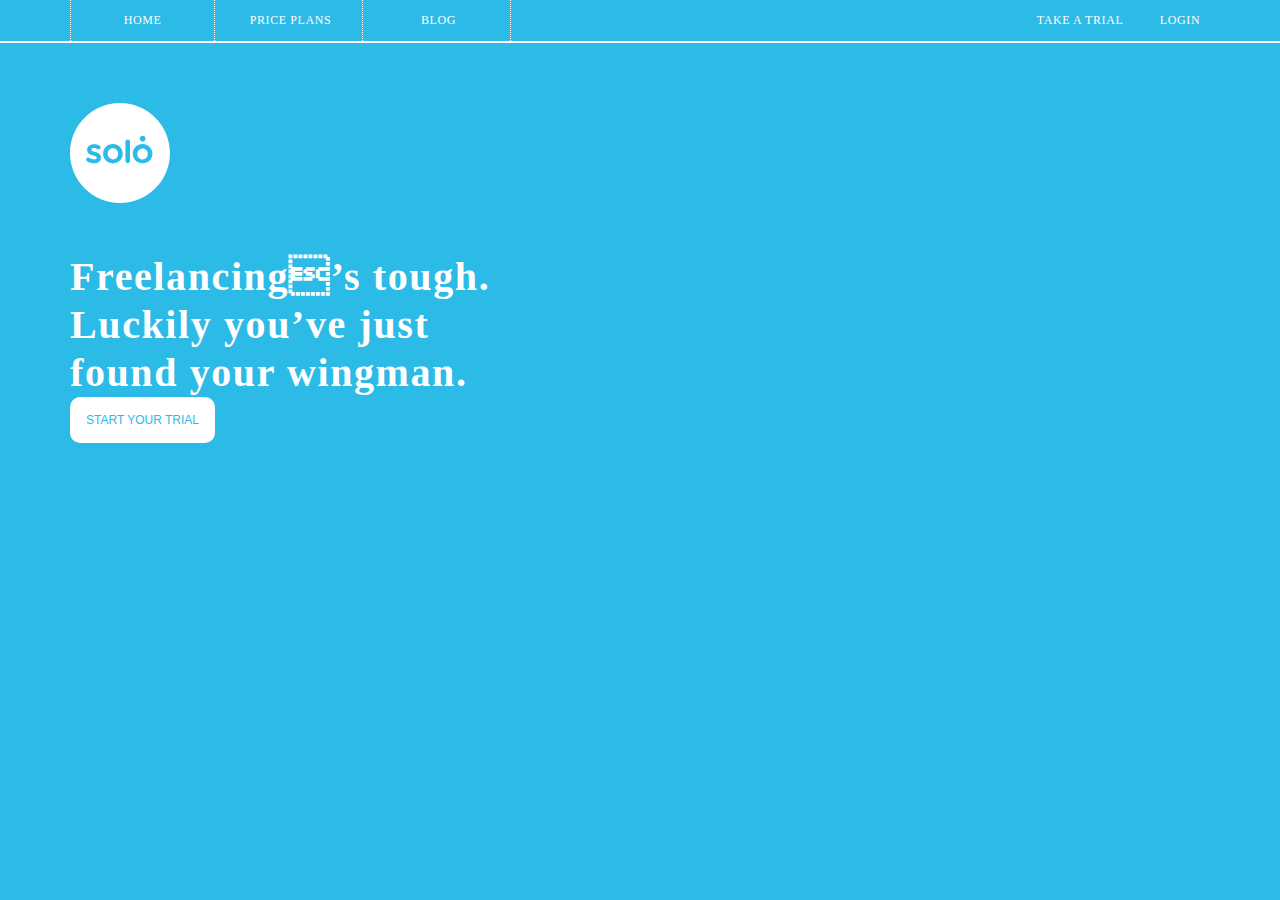
==== pink_rhino/index.html @ 3f536913 "immitate website" ====
<!DOCTYPE html>
<html lang="en">
  <head>
    <meta charset="utf-8">
    <title>Pink Rhino</title>
    <link rel="stylesheet" href="css/main.css">
  </head>
  <body>
    <header>
      <nav>
        <ul>
          <li>Home</li>
          <li>Price Plans</li>
          <li>Blog</li>
          <li id="signin">Login</li>
          <li id="signin">Take a trial</li>
        </ul>
      </nav>
    </header>
  <section>
    <div class="intro">
      <header>
        <img src="css/images/soloLogo.svg" alt="" />
          <h1>
            Freelancing’s tough.
            <br>Luckily you’ve just
            <br>found your wingman.
          </h1>
          <div id="social">
            <button type="button" name="button">start your trial</button>
          </div>
      </header>
    </div>
  </section>
  </body>
</html>
---- pink_rhino/css/main.css ----
* {
  margin: 0;
  padding: 0;
}

body {
  font-family: Tahoma,Verdana,Segoe,sans-serif;
  color: white;
  background: #2CBAE7;
}

header ul {
  border-bottom: 2px solid white;
  text-transform: uppercase;
}

header li {
  display: inline-block;
  font-size: 12px;
  letter-spacing: 0.6px;
  padding: 13px 0;
  width: 143px;
  text-align: center;
  border-right: 1px dotted white;
}

header li:first-of-type {
  border-left: 1px dotted white;
  margin-left: 70px;
}

#signin {
  float: right;
  border: none;
  width: 100px;
}

header li:nth-child(4) {
  margin-right: 50px;
}

header {
  font-family: Georgia,Times,"Times New Roman",serif;
  color: white;
}

header img {
  height: 100px;
}

div.intro h1 {
  font-size: 40px;
  padding-top: 46px;
  line-height: 48px;
  letter-spacing: 1.6px;
}

section {
  margin: 60px 70px;
}

div #social button {
  font-family: Tahoma,Verdana,Segoe,sans-serif;
  color: #2CBAE7;
  font-size: 12px;
  background: white;
  text-transform: uppercase;
  padding: 16px;
  border-radius: 10px;
  border: none;
}
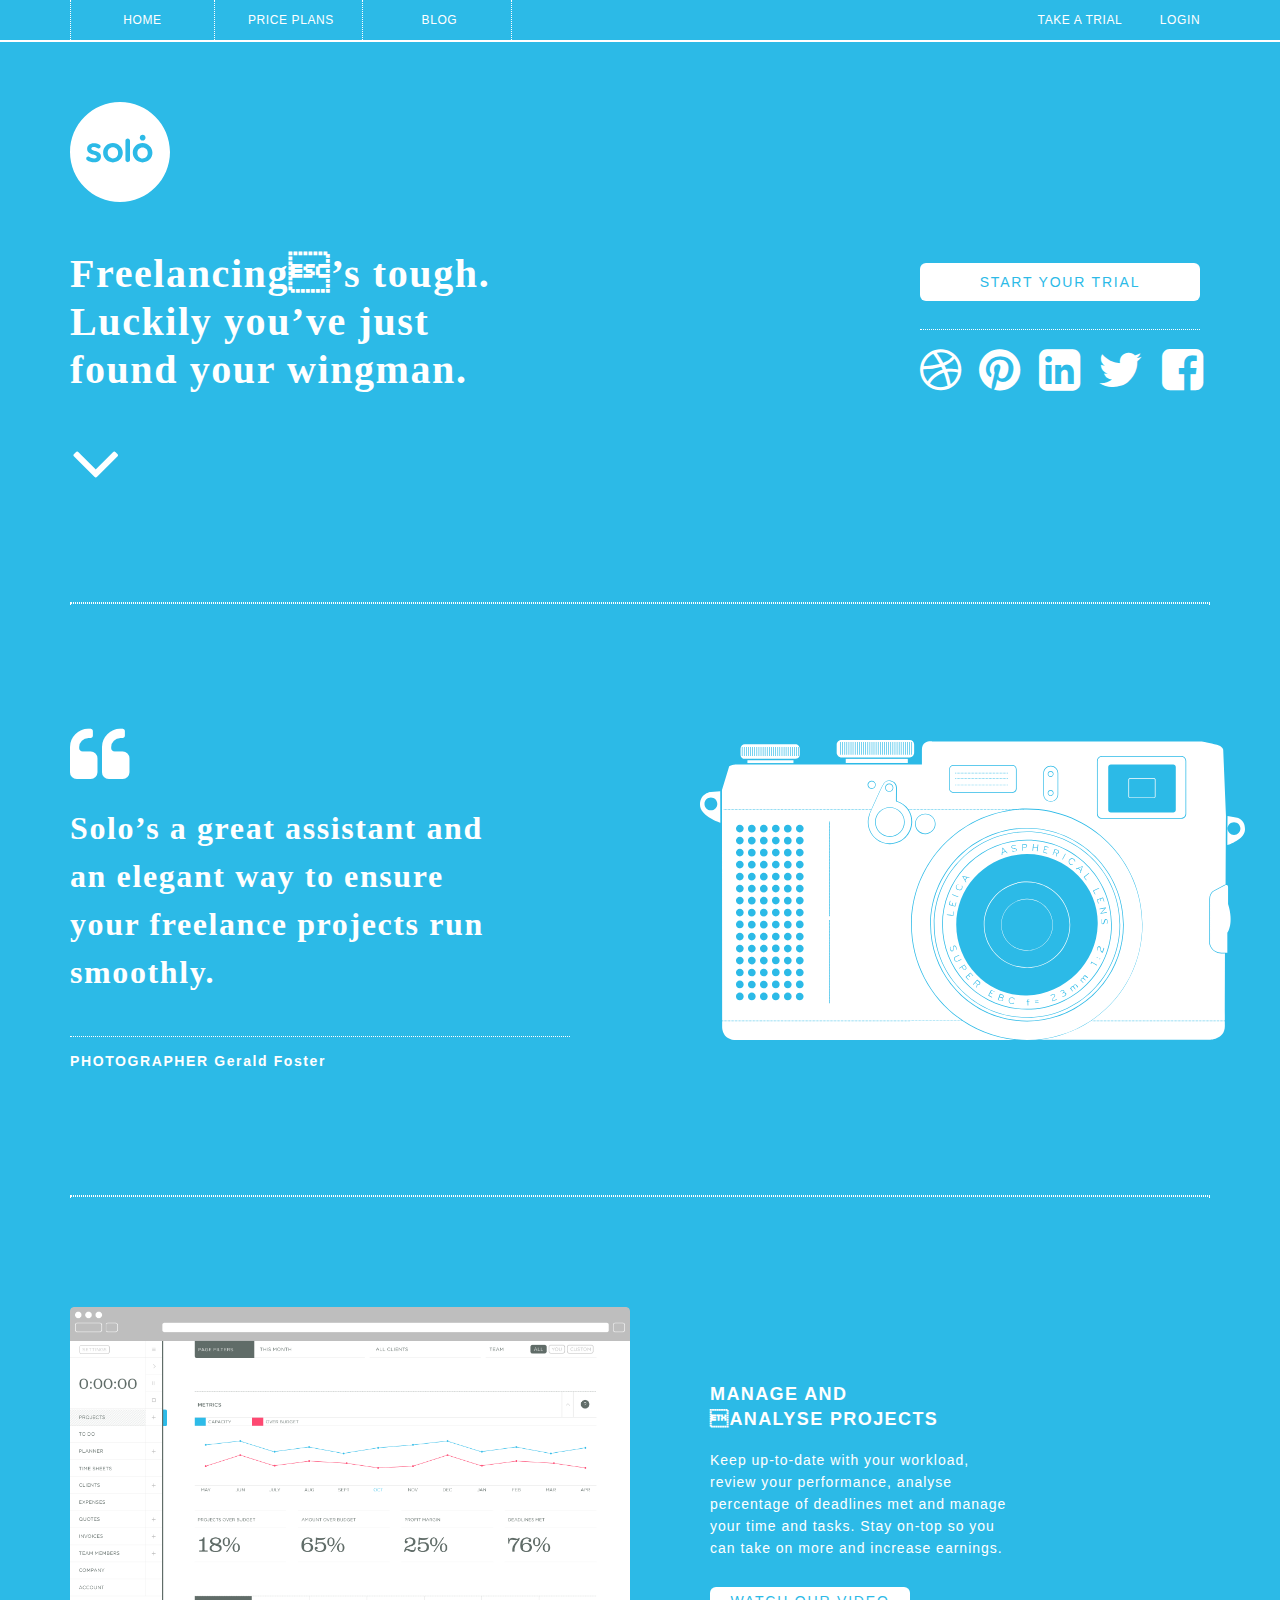
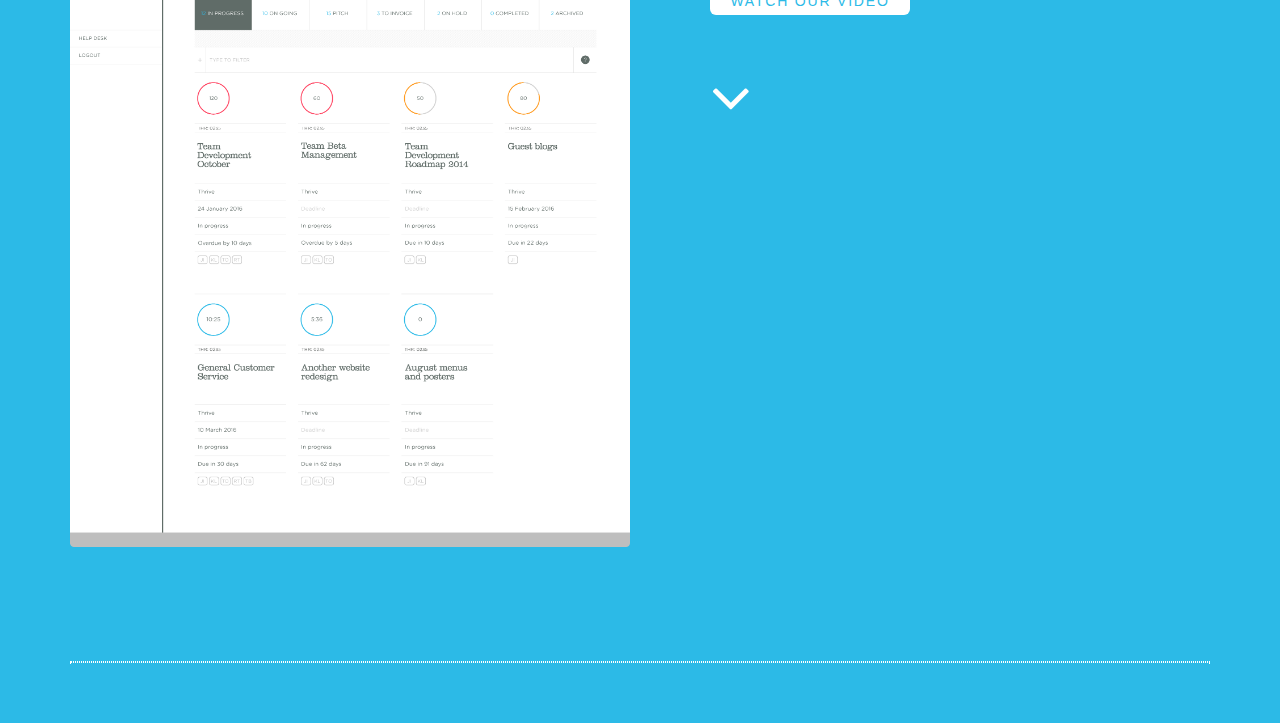
==== commit ed01a398: "quotes and product sections" ====
--- a/pink_rhino/index.html
+++ b/pink_rhino/index.html
@@ -4,6 +4,7 @@
     <meta charset="utf-8">
     <title>Pink Rhino</title>
     <link rel="stylesheet" href="css/main.css">
+    <link href="https://maxcdn.bootstrapcdn.com/font-awesome/4.7.0/css/font-awesome.min.css" rel="stylesheet" integrity="sha384-wvfXpqpZZVQGK6TAh5PVlGOfQNHSoD2xbE+QkPxCAFlNEevoEH3Sl0sibVcOQVnN" crossorigin="anonymous">
   </head>
   <body>
     <header>
@@ -12,8 +13,8 @@
           <li>Home</li>
           <li>Price Plans</li>
           <li>Blog</li>
-          <li id="signin">Login</li>
-          <li id="signin">Take a trial</li>
+          <li class="signin">Login</li>
+          <li class="signin">Take a trial</li>
         </ul>
       </nav>
     </header>
@@ -26,11 +27,55 @@
             <br>Luckily you’ve just
             <br>found your wingman.
           </h1>
+            <i class="fa fa-angle-down fa-5x" aria-hidden="true"></i>
+            <hr>
           <div id="social">
             <button type="button" name="button">start your trial</button>
+            <hr>
+            <i class="fa fa-dribbble fa-3x" aria-hidden="true"></i>
+            <i class="fa fa-pinterest fa-3x" aria-hidden="true"></i>
+            <i class="fa fa-linkedin-square fa-3x" aria-hidden="true"></i>
+            <i class="fa fa-twitter fa-3x" aria-hidden="true"></i>
+            <i class="fa fa-facebook-square fa-3x" aria-hidden="true"></i>
           </div>
       </header>
     </div>
+    <section>
+      <div class="quote-one">
+        <h2>
+          <i class="fa fa-quote-left fa-2x" aria-hidden="true"></i>
+          <br>Solo’s a great assistant and
+          <br>an elegant way to ensure
+          <br>your freelance projects run
+          <br>smoothly.
+          <hr id='quote'>
+          <p id="quote-author">PHOTOGRAPHER Gerald Foster</p>
+        </h2>
+        <div class="camera-img">
+          <img src="css/images/camera.svg" alt="" />
+        </div>
+      </div>
+    </section>
+    <hr>
+    <section class="project">
+      <img src="css/images/projects1.png" alt="" />
+      <div class="text">
+        <h3>
+          <br>MANAGE AND
+          <br>ANALYSE PROJECTS
+        </h3>
+        <p>
+          <br>Keep up-to-date with your workload,
+          <br>review your performance, analyse
+          <br>percentage of deadlines met and manage
+          <br>your time and tasks. Stay on-top so you
+          <br>can take on more and increase earnings.
+        </p>
+        <button>watch our video</button>
+        <i class="fa fa-angle-down fa-4x" aria-hidden="true"></i>
+      </div>
+    </section>
+    <hr>
   </section>
   </body>
 </html>
--- a/pink_rhino/css/main.css
+++ b/pink_rhino/css/main.css
@@ -4,7 +4,7 @@
 }
 
 body {
-  font-family: Tahoma,Verdana,Segoe,sans-serif;
+  font-family: Arial,"Helvetica Neue",Helvetica,sans-serif;
   color: white;
   background: #2CBAE7;
 }
@@ -29,7 +29,7 @@
   margin-left: 70px;
 }
 
-#signin {
+.signin {
   float: right;
   border: none;
   width: 100px;
@@ -40,7 +40,7 @@
 }
 
 header {
-  font-family: Georgia,Times,"Times New Roman",serif;
+  font-family: Arial,"Helvetica Neue",Helvetica,sans-serif;
   color: white;
 }
 
@@ -49,23 +49,134 @@
 }
 
 div.intro h1 {
+  font-family: Georgia,Times,"Times New Roman",serif;
   font-size: 40px;
-  padding-top: 46px;
+  padding-top: 44px;
   line-height: 48px;
   letter-spacing: 1.6px;
+}
+
+h2 {
+  font-family: Georgia,Times,"Times New Roman",serif;
+  font-size: 32px;
+  padding-top: 44px;
+  line-height: 48px;
+  letter-spacing: 1.6px;
+  margin-left: -70px;
 }
 
 section {
   margin: 60px 70px;
 }
 
-div #social button {
+header #social {
+  position: absolute;
+  top: 263px;
+  left: 920px;
+}
+header #social button {
   font-family: Tahoma,Verdana,Segoe,sans-serif;
   color: #2CBAE7;
-  font-size: 12px;
+  font-size: 14px;
   background: white;
   text-transform: uppercase;
-  padding: 16px;
-  border-radius: 10px;
+  padding: 11px;
+  border-radius: 6px;
   border: none;
+  font-weight: 200;
+  width: 280px;
+  letter-spacing: 1.8px;
 }
+
+hr {
+  border: 1px dotted white;
+}
+
+#quote {
+  padding-top: 40px;
+  border: none;
+  border-bottom: 1px dotted white;
+  width: 500px;
+}
+
+#social hr {
+  padding: 14px 0;
+  padding-bottom: 14px;
+  border: none;
+  border-bottom: 1px dotted white;
+  width: 280px;
+}
+
+#quote-author {
+  font-size: 14px;
+  font-family: Arial,"Helvetica Neue",Helvetica,sans-serif;
+  padding-bottom: 50px;
+}
+
+i {
+  padding: 16px 14px 16px 0;
+}
+
+.fa-angle-down {
+  padding: 28px 0 100px 0;
+}
+
+.camera-img img {
+  position: absolute;
+  height: 300px;
+  top: 740px;
+  left: 700px;
+}
+
+.project {
+  position: relative;
+  padding: 50px 0 50px 0;
+  margin-left: 0px;
+}
+
+.project h3 {
+  position: absolute;
+  font-size: 18px;
+  text-transform: uppercase;
+  top: 100px;
+  left: 640px;
+  line-height: 25px;
+  letter-spacing: 1.4px;
+}
+
+.project p {
+  position: absolute;
+  font-size: 14px;
+  top: 150px;
+  left: 640px;
+  padding: 20px 0;
+  letter-spacing: 1px;
+  line-height: 22px;
+}
+
+.project img {
+  height: 840px;
+}
+
+.project button {
+  position: absolute;
+  font-family: Tahoma,Verdana,Segoe,sans-serif;
+  color: #2CBAE7;
+  font-size: 14px;
+  background: white;
+  text-transform: uppercase;
+  padding: 6px;
+  border-radius: 6px;
+  border: none;
+  font-weight: 200;
+  width: 200px;
+  letter-spacing: 1.8px;
+  left: 640px;
+  top: 330px;
+}
+
+.project .fa-angle-down {
+  position: absolute;
+  top: 380px;
+  left: 640px;
+}
